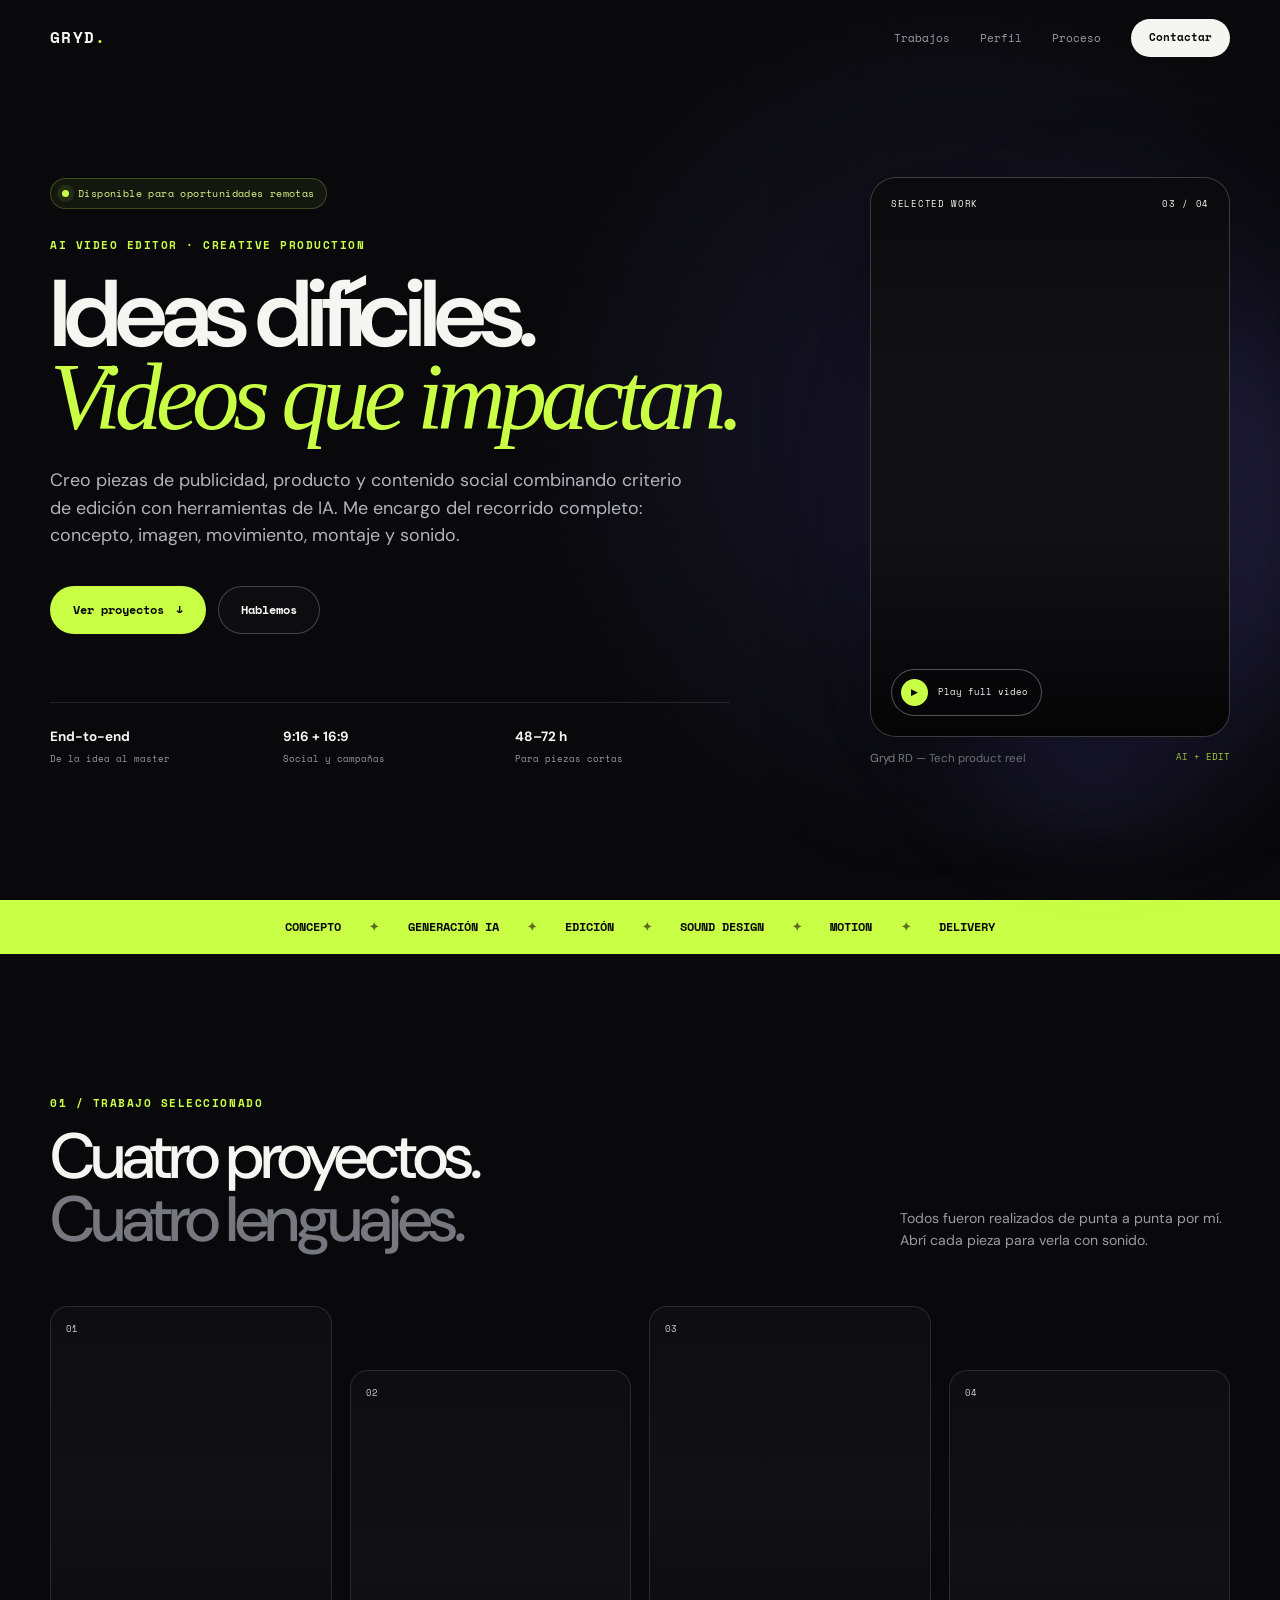
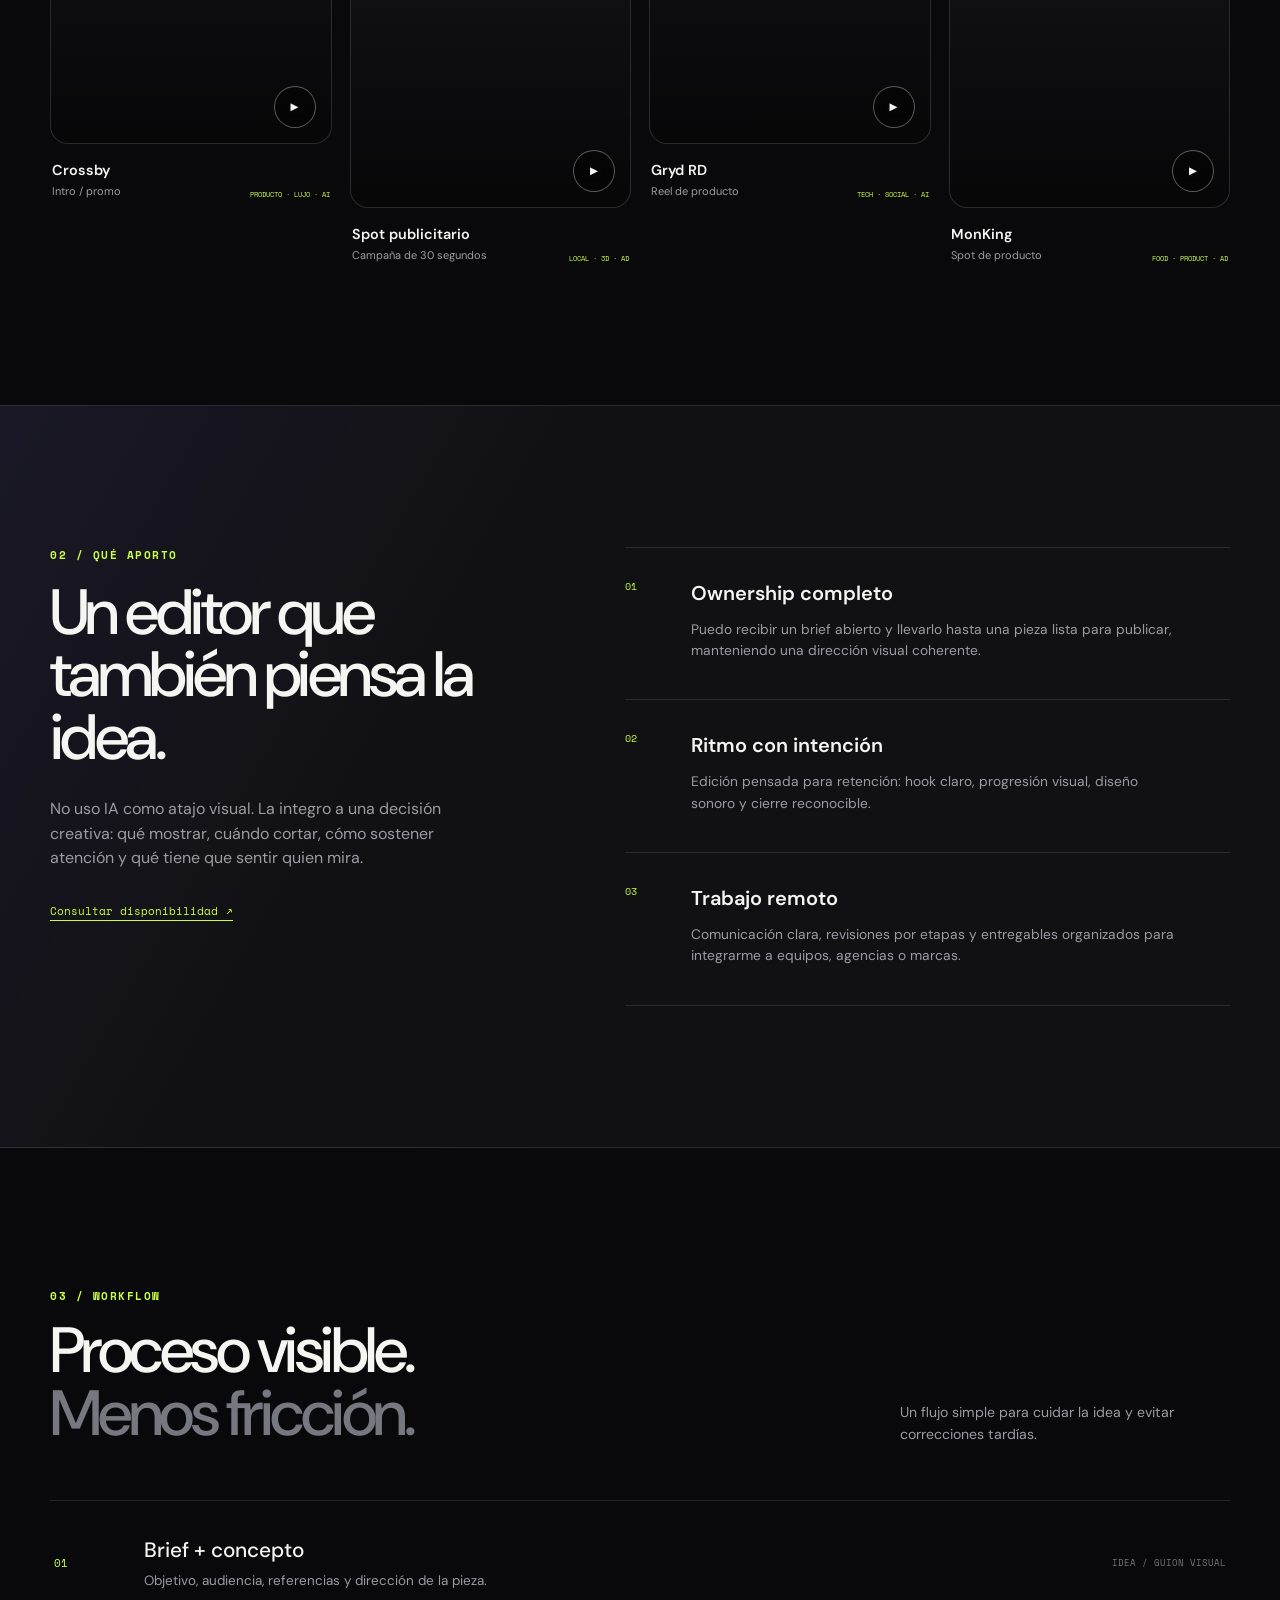
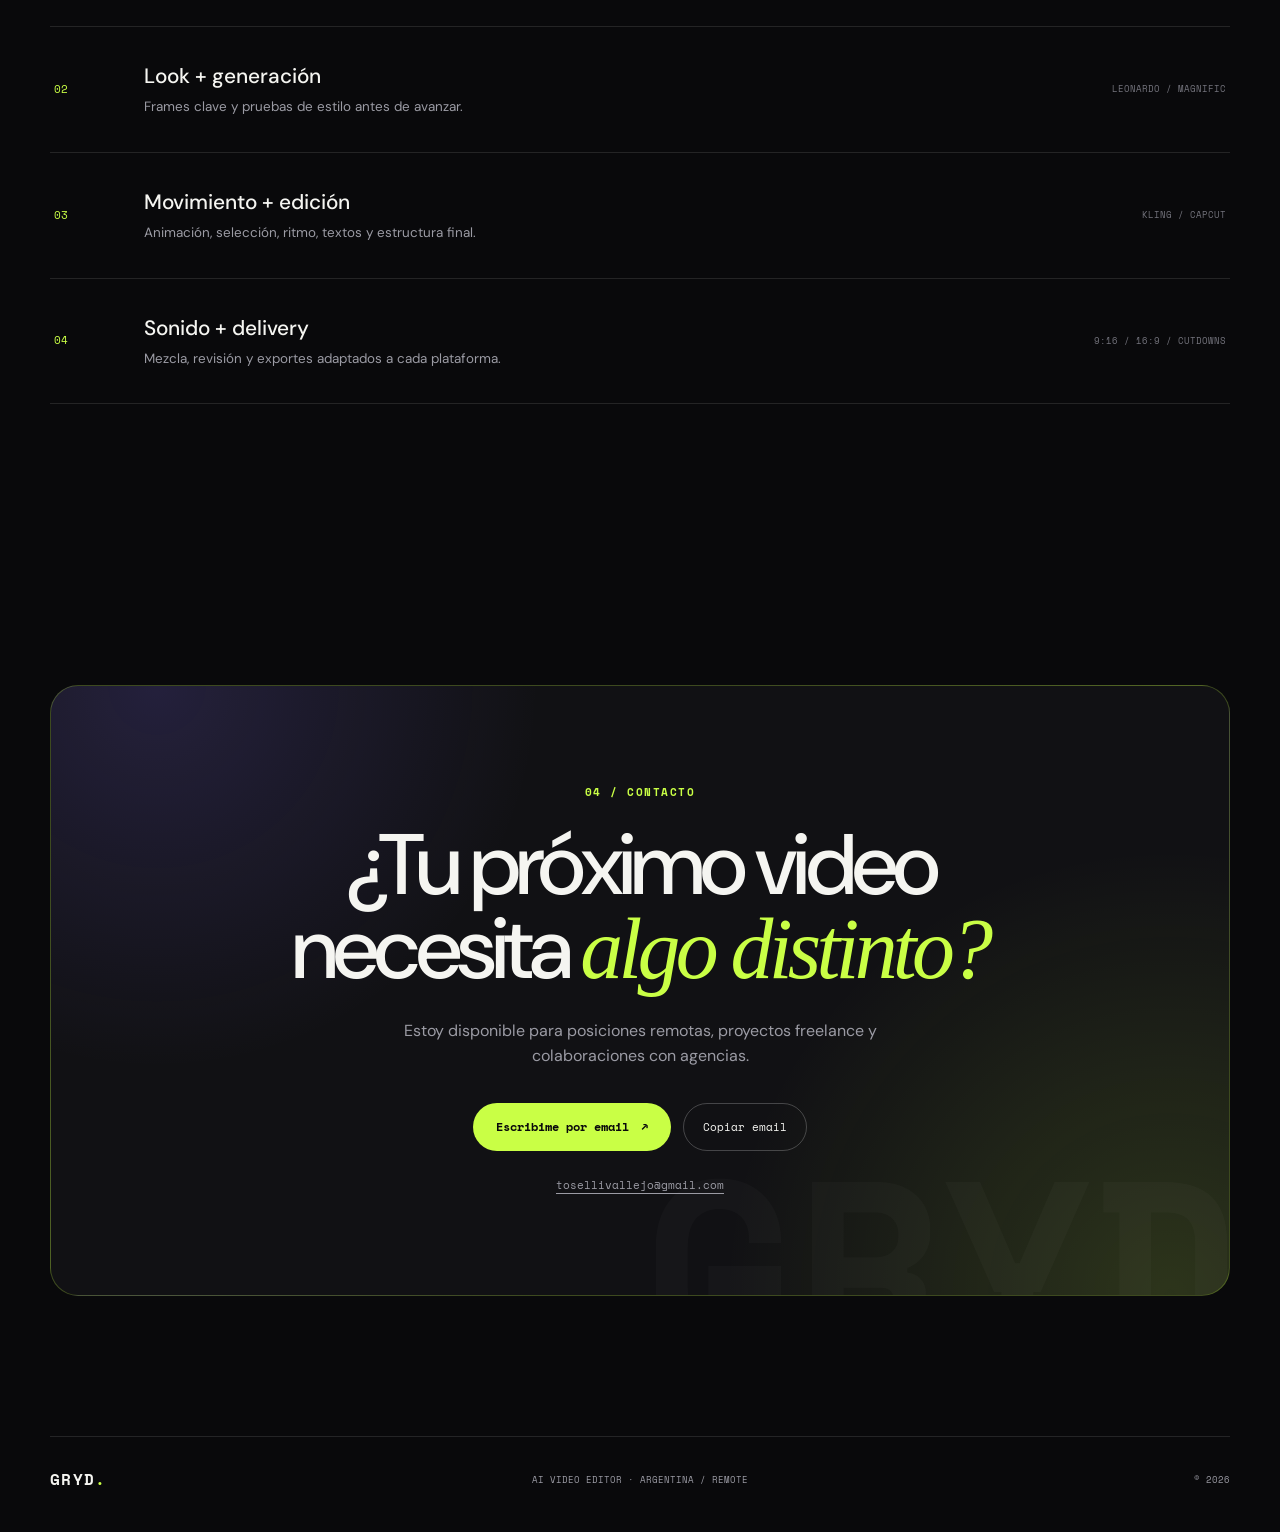
==== index.html @ cf7001a6 "Launch Gryd AI video editor portfolio" ====
<!doctype html>
<html lang="es">
<head>
  <meta charset="utf-8">
  <meta name="viewport" content="width=device-width, initial-scale=1">
  <meta name="theme-color" content="#09090b">
  <title>Gryd — AI Video Editor | Portfolio</title>
  <meta name="description" content="Portfolio de edición de video con IA: publicidad, producto y contenido social. Concepto, generación, montaje, sonido y entrega final.">
  <meta property="og:title" content="Gryd — AI Video Editor">
  <meta property="og:description" content="Ideas convertidas en videos que detienen el scroll. Portfolio de edición, dirección visual e IA.">
  <meta property="og:type" content="website">
  <link rel="preconnect" href="https://fonts.googleapis.com">
  <link rel="preconnect" href="https://fonts.gstatic.com" crossorigin>
  <link href="https://fonts.googleapis.com/css2?family=DM+Sans:wght@400;500;600;700&family=Space+Mono:wght@400;700&display=swap" rel="stylesheet">
  <link rel="stylesheet" href="styles.css">
</head>
<body>
  <a class="skip-link" href="#contenido">Saltar al contenido</a>

  <header class="nav" aria-label="Navegación principal">
    <a href="#top" class="nav__logo" aria-label="Gryd, inicio">GRYD<span>.</span></a>
    <nav class="nav__links" id="nav-links">
      <a href="#trabajos">Trabajos</a>
      <a href="#perfil">Perfil</a>
      <a href="#proceso">Proceso</a>
      <a href="#contacto" class="btn btn--small btn--light">Contactar</a>
    </nav>
    <button class="nav__burger" type="button" aria-label="Abrir menú" aria-controls="nav-links" aria-expanded="false">
      <span></span><span></span>
    </button>
  </header>

  <main id="contenido">
    <section class="hero container" id="top">
      <div class="hero__copy">
        <div class="availability reveal"><span></span> Disponible para oportunidades remotas</div>
        <p class="eyebrow reveal">AI VIDEO EDITOR · CREATIVE PRODUCTION</p>
        <h1 class="hero__title reveal">Ideas difíciles.<br><em>Videos que impactan.</em></h1>
        <p class="hero__lead reveal">
          Creo piezas de publicidad, producto y contenido social combinando criterio de edición con herramientas de IA. Me encargo del recorrido completo: concepto, imagen, movimiento, montaje y sonido.
        </p>
        <div class="hero__actions reveal">
          <a href="#trabajos" class="btn btn--primary">Ver proyectos <span aria-hidden="true">↓</span></a>
          <a href="mailto:tosellivallejo@gmail.com?subject=Oportunidad%20de%20edición%20de%20video" class="btn btn--outline">Hablemos</a>
        </div>
        <ul class="hero__facts reveal" aria-label="Datos principales">
          <li><strong>End-to-end</strong><span>De la idea al master</span></li>
          <li><strong>9:16 + 16:9</strong><span>Social y campañas</span></li>
          <li><strong>48–72 h</strong><span>Para piezas cortas</span></li>
        </ul>
      </div>

      <div class="hero__reel reveal" aria-label="Muestra destacada del portfolio">
        <div class="hero__reel-frame">
          <video src="videos/gryd-rd.mp4#t=0.5" muted loop playsinline autoplay preload="metadata" aria-label="Vista previa de Gryd RD"></video>
          <div class="hero__reel-shade"></div>
          <div class="hero__reel-top"><span>SELECTED WORK</span><span>03 / 04</span></div>
          <button class="hero__play" type="button" data-open-video="videos/gryd-rd.mp4" data-title="Gryd RD — Reel de producto" data-meta="Producto tech · Dirección de arte, ritmo, tipografía y edición" aria-label="Reproducir proyecto Gryd RD">
            <span aria-hidden="true">▶</span> Play full video
          </button>
        </div>
        <p class="hero__reel-caption">Gryd RD — Tech product reel <span>AI + EDIT</span></p>
      </div>
    </section>

    <div class="capabilities" aria-label="Capacidades">
      <div class="capabilities__track">
        <span>CONCEPTO</span><i>✦</i><span>GENERACIÓN IA</span><i>✦</i><span>EDICIÓN</span><i>✦</i><span>SOUND DESIGN</span><i>✦</i><span>MOTION</span><i>✦</i><span>DELIVERY</span>
      </div>
    </div>

    <section class="section container" id="trabajos">
      <div class="section__head reveal">
        <div>
          <p class="eyebrow">01 / TRABAJO SELECCIONADO</p>
          <h2>Cuatro proyectos.<br><span>Cuatro lenguajes.</span></h2>
        </div>
        <p>Todos fueron realizados de punta a punta por mí. Abrí cada pieza para verla con sonido.</p>
      </div>

      <div class="works">
        <article class="work work--tall reveal">
          <button class="work__open" type="button" data-open-video="videos/crossby.mp4" data-title="Crossby — Intro / promo" data-meta="Producto premium · Concepto, dirección visual, IA, edición y sonido" aria-label="Ver Crossby — Intro / promo">
            <span class="work__media"><video src="videos/crossby.mp4#t=0.5" preload="metadata" muted playsinline loop></video><span class="work__overlay"><span class="work__index">01</span><span class="work__play" aria-hidden="true">▶</span></span></span>
            <span class="work__info"><span><b>Crossby</b><small>Intro / promo</small></span><span class="work__tags">PRODUCTO · LUJO · AI</span></span>
          </button>
        </article>

        <article class="work reveal">
          <button class="work__open" type="button" data-open-video="videos/spotpubli.mp4" data-title="Spot publicitario — 30s" data-meta="Negocio local · Concepto, visuales 3D, montaje y acabado final" aria-label="Ver spot publicitario de 30 segundos">
            <span class="work__media"><video src="videos/spotpubli.mp4#t=0.5" preload="metadata" muted playsinline loop></video><span class="work__overlay"><span class="work__index">02</span><span class="work__play" aria-hidden="true">▶</span></span></span>
            <span class="work__info"><span><b>Spot publicitario</b><small>Campaña de 30 segundos</small></span><span class="work__tags">LOCAL · 3D · AD</span></span>
          </button>
        </article>

        <article class="work reveal">
          <button class="work__open" type="button" data-open-video="videos/gryd-rd.mp4" data-title="Gryd RD — Reel de producto" data-meta="Producto tech · Dirección de arte, ritmo, tipografía y edición" aria-label="Ver reel de producto Gryd RD">
            <span class="work__media"><video src="videos/gryd-rd.mp4#t=0.5" preload="metadata" muted playsinline loop></video><span class="work__overlay"><span class="work__index">03</span><span class="work__play" aria-hidden="true">▶</span></span></span>
            <span class="work__info"><span><b>Gryd RD</b><small>Reel de producto</small></span><span class="work__tags">TECH · SOCIAL · AI</span></span>
          </button>
        </article>

        <article class="work work--tall reveal">
          <button class="work__open" type="button" data-open-video="videos/maniking.mp4" data-title="MonKing — Spot de producto" data-meta="Food / snack · Concepto, composición IA, montaje y sound design" aria-label="Ver spot de producto MonKing">
            <span class="work__media"><video src="videos/maniking.mp4#t=0.5" preload="metadata" muted playsinline loop></video><span class="work__overlay"><span class="work__index">04</span><span class="work__play" aria-hidden="true">▶</span></span></span>
            <span class="work__info"><span><b>MonKing</b><small>Spot de producto</small></span><span class="work__tags">FOOD · PRODUCT · AD</span></span>
          </button>
        </article>
      </div>
    </section>

    <section class="section profile" id="perfil">
      <div class="container profile__grid">
        <div class="profile__intro reveal">
          <p class="eyebrow">02 / QUÉ APORTO</p>
          <h2>Un editor que también piensa la idea.</h2>
          <p>No uso IA como atajo visual. La integro a una decisión creativa: qué mostrar, cuándo cortar, cómo sostener atención y qué tiene que sentir quien mira.</p>
          <a href="mailto:tosellivallejo@gmail.com?subject=Oportunidad%20remota%20de%20video" class="text-link">Consultar disponibilidad <span aria-hidden="true">↗</span></a>
        </div>

        <div class="strengths">
          <article class="strength reveal"><span>01</span><div><h3>Ownership completo</h3><p>Puedo recibir un brief abierto y llevarlo hasta una pieza lista para publicar, manteniendo una dirección visual coherente.</p></div></article>
          <article class="strength reveal"><span>02</span><div><h3>Ritmo con intención</h3><p>Edición pensada para retención: hook claro, progresión visual, diseño sonoro y cierre reconocible.</p></div></article>
          <article class="strength reveal"><span>03</span><div><h3>Trabajo remoto</h3><p>Comunicación clara, revisiones por etapas y entregables organizados para integrarme a equipos, agencias o marcas.</p></div></article>
        </div>
      </div>
    </section>

    <section class="section container" id="proceso">
      <div class="section__head reveal">
        <div><p class="eyebrow">03 / WORKFLOW</p><h2>Proceso visible.<br><span>Menos fricción.</span></h2></div>
        <p>Un flujo simple para cuidar la idea y evitar correcciones tardías.</p>
      </div>
      <ol class="process">
        <li class="process__item reveal"><span>01</span><div><h3>Brief + concepto</h3><p>Objetivo, audiencia, referencias y dirección de la pieza.</p></div><small>IDEA / GUION VISUAL</small></li>
        <li class="process__item reveal"><span>02</span><div><h3>Look + generación</h3><p>Frames clave y pruebas de estilo antes de avanzar.</p></div><small>LEONARDO / MAGNIFIC</small></li>
        <li class="process__item reveal"><span>03</span><div><h3>Movimiento + edición</h3><p>Animación, selección, ritmo, textos y estructura final.</p></div><small>KLING / CAPCUT</small></li>
        <li class="process__item reveal"><span>04</span><div><h3>Sonido + delivery</h3><p>Mezcla, revisión y exportes adaptados a cada plataforma.</p></div><small>9:16 / 16:9 / CUTDOWNS</small></li>
      </ol>
    </section>

    <section class="section container" id="contacto">
      <div class="contact reveal">
        <p class="eyebrow">04 / CONTACTO</p>
        <h2>¿Tu próximo video<br>necesita <em>algo distinto?</em></h2>
        <p>Estoy disponible para posiciones remotas, proyectos freelance y colaboraciones con agencias.</p>
        <div class="contact__actions"><a class="btn btn--primary" href="mailto:tosellivallejo@gmail.com?subject=Hablemos%20de%20video">Escribime por email <span aria-hidden="true">↗</span></a><button class="copy-email" type="button" data-copy="tosellivallejo@gmail.com">Copiar email</button></div>
        <a class="contact__mail" href="mailto:tosellivallejo@gmail.com">tosellivallejo@gmail.com</a>
      </div>
    </section>
  </main>

  <footer class="footer container">
    <a href="#top" class="nav__logo">GRYD<span>.</span></a><p>AI VIDEO EDITOR · ARGENTINA / REMOTE</p><p>© 2026</p>
  </footer>

  <div class="lightbox" id="lightbox" hidden role="dialog" aria-modal="true" aria-labelledby="lightbox-title">
    <button class="lightbox__close" type="button" aria-label="Cerrar video">×</button>
    <div class="lightbox__content"><video class="lightbox__video" controls playsinline></video><div class="lightbox__info"><p id="lightbox-title"></p><span id="lightbox-meta"></span></div></div>
  </div>

  <script src="script.js"></script>
</body>
</html>
---- styles.css ----
:root {
  --bg: #09090b;
  --surface: #111114;
  --surface-2: #17171b;
  --line: rgba(255, 255, 255, 0.11);
  --line-strong: rgba(255, 255, 255, 0.22);
  --text: #f5f5f1;
  --muted: #9b9ba4;
  --acid: #c9ff45;
  --acid-soft: rgba(201, 255, 69, 0.14);
  --violet: #826cff;
  --radius: 18px;
  --sans: "DM Sans", Inter, system-ui, -apple-system, BlinkMacSystemFont, "Segoe UI", sans-serif;
  --mono: "Space Mono", ui-monospace, SFMono-Regular, Consolas, monospace;
}

* {
  box-sizing: border-box;
  margin: 0;
  padding: 0;
}

html {
  scroll-behavior: smooth;
  scroll-padding-top: 90px;
}

body {
  min-width: 320px;
  overflow-x: hidden;
  background:
    radial-gradient(circle at 75% 9%, rgba(130, 108, 255, 0.14), transparent 28rem),
    var(--bg);
  color: var(--text);
  font-family: var(--sans);
  line-height: 1.55;
  -webkit-font-smoothing: antialiased;
}

body.modal-open { overflow: hidden; }

a { color: inherit; text-decoration: none; }
button { color: inherit; font: inherit; }
img, video { display: block; max-width: 100%; }

.container {
  width: min(1180px, calc(100% - 48px));
  margin-inline: auto;
}

.skip-link {
  position: fixed;
  top: 8px;
  left: 8px;
  z-index: 200;
  padding: 10px 14px;
  transform: translateY(-140%);
  border-radius: 8px;
  background: var(--acid);
  color: #09090b;
  font-weight: 700;
}

.skip-link:focus { transform: translateY(0); }

:focus-visible {
  outline: 2px solid var(--acid);
  outline-offset: 4px;
}

.eyebrow {
  color: var(--acid);
  font-family: var(--mono);
  font-size: 0.68rem;
  font-weight: 700;
  letter-spacing: 0.14em;
}

.nav {
  position: fixed;
  inset: 0 0 auto;
  z-index: 80;
  display: flex;
  align-items: center;
  justify-content: space-between;
  height: 76px;
  padding: 0 max(24px, calc((100vw - 1180px) / 2));
  border-bottom: 1px solid transparent;
  transition: background 180ms ease, border-color 180ms ease, height 180ms ease;
}

.nav.scrolled {
  height: 66px;
  border-color: var(--line);
  background: rgba(9, 9, 11, 0.84);
  backdrop-filter: blur(18px);
}

.nav__logo {
  font-family: var(--mono);
  font-size: 1rem;
  font-weight: 700;
  letter-spacing: 0.08em;
}

.nav__logo span { color: var(--acid); }

.nav__links {
  display: flex;
  align-items: center;
  gap: 30px;
  color: var(--muted);
  font-family: var(--mono);
  font-size: 0.7rem;
}

.nav__links a { transition: color 160ms ease; }
.nav__links a:hover { color: var(--text); }

.nav__burger {
  display: none;
  width: 44px;
  height: 44px;
  border: 0;
  background: transparent;
  cursor: pointer;
}

.nav__burger span {
  display: block;
  width: 22px;
  height: 1px;
  margin: 6px auto;
  background: currentColor;
  transition: transform 180ms ease;
}

.nav__burger[aria-expanded="true"] span:first-child { transform: translateY(3.5px) rotate(45deg); }
.nav__burger[aria-expanded="true"] span:last-child { transform: translateY(-3.5px) rotate(-45deg); }

.btn {
  display: inline-flex;
  align-items: center;
  justify-content: center;
  gap: 12px;
  min-height: 48px;
  padding: 0 22px;
  border: 1px solid transparent;
  border-radius: 999px;
  font-family: var(--mono);
  font-size: 0.72rem;
  font-weight: 700;
  transition: transform 160ms ease, box-shadow 160ms ease, background 160ms ease, border-color 160ms ease;
}

.btn:hover { transform: translateY(-2px); }

.btn--primary {
  background: var(--acid);
  color: #09090b;
  box-shadow: 0 0 0 rgba(201, 255, 69, 0);
}

.btn--primary:hover { box-shadow: 0 10px 36px rgba(201, 255, 69, 0.18); }
.btn--outline { border-color: var(--line-strong); background: rgba(255, 255, 255, 0.02); }
.btn--outline:hover { border-color: rgba(255, 255, 255, 0.48); }
.btn--light { min-height: 38px; background: var(--text); color: #09090b; }
.btn--small { padding: 0 17px; font-size: 0.66rem; }

.hero {
  display: grid;
  grid-template-columns: minmax(0, 1.2fr) minmax(320px, 0.64fr);
  align-items: center;
  gap: clamp(42px, 8vw, 108px);
  min-height: 100svh;
  padding-top: 118px;
  padding-bottom: 74px;
}

.hero__copy { max-width: 730px; }

.availability {
  display: inline-flex;
  align-items: center;
  gap: 9px;
  margin-bottom: 28px;
  padding: 7px 11px;
  border: 1px solid rgba(201, 255, 69, 0.23);
  border-radius: 999px;
  background: rgba(201, 255, 69, 0.06);
  color: #dfff8e;
  font-family: var(--mono);
  font-size: 0.62rem;
  letter-spacing: 0.04em;
}

.availability span {
  width: 7px;
  height: 7px;
  border-radius: 50%;
  background: var(--acid);
  box-shadow: 0 0 0 5px rgba(201, 255, 69, 0.09);
}

.hero .eyebrow { margin-bottom: 18px; }

.hero__title {
  max-width: 780px;
  margin-bottom: 27px;
  font-size: clamp(3.35rem, 7.4vw, 6.9rem);
  font-weight: 600;
  letter-spacing: -0.065em;
  line-height: 0.88;
}

.hero__title em,
.contact h2 em {
  color: var(--acid);
  font-family: Georgia, "Times New Roman", serif;
  font-weight: 400;
}

.hero__lead {
  max-width: 650px;
  color: #b3b3bb;
  font-size: clamp(1rem, 1.4vw, 1.13rem);
}

.hero__actions {
  display: flex;
  flex-wrap: wrap;
  gap: 12px;
  margin-top: 36px;
}

.hero__facts {
  display: grid;
  grid-template-columns: repeat(3, minmax(0, 1fr));
  gap: 18px;
  max-width: 680px;
  margin-top: 68px;
  padding-top: 24px;
  border-top: 1px solid var(--line);
  list-style: none;
}

.hero__facts strong,
.hero__facts span { display: block; }
.hero__facts strong { margin-bottom: 4px; font-size: 0.84rem; }
.hero__facts span { color: var(--muted); font-family: var(--mono); font-size: 0.57rem; }

.hero__reel {
  position: relative;
  width: min(100%, 360px);
  justify-self: end;
}

.hero__reel::before {
  content: "";
  position: absolute;
  inset: 10% -16% -6% 12%;
  z-index: -1;
  border-radius: 50%;
  background: rgba(130, 108, 255, 0.22);
  filter: blur(60px);
}

.hero__reel-frame {
  position: relative;
  overflow: hidden;
  aspect-ratio: 9 / 14;
  border: 1px solid rgba(255, 255, 255, 0.18);
  border-radius: 26px;
  background: var(--surface);
  box-shadow: 0 32px 90px rgba(0, 0, 0, 0.5);
}

.hero__reel-frame video { width: 100%; height: 100%; object-fit: cover; }

.hero__reel-shade {
  position: absolute;
  inset: 0;
  background: linear-gradient(180deg, rgba(0, 0, 0, 0.38), transparent 35%, transparent 64%, rgba(0, 0, 0, 0.72));
  pointer-events: none;
}

.hero__reel-top {
  position: absolute;
  inset: 19px 20px auto;
  display: flex;
  justify-content: space-between;
  font-family: var(--mono);
  font-size: 0.55rem;
  letter-spacing: 0.08em;
}

.hero__play {
  position: absolute;
  bottom: 20px;
  left: 20px;
  display: flex;
  align-items: center;
  gap: 10px;
  padding: 9px 13px 9px 9px;
  border: 1px solid rgba(255, 255, 255, 0.3);
  border-radius: 999px;
  background: rgba(8, 8, 10, 0.58);
  font-family: var(--mono);
  font-size: 0.58rem;
  backdrop-filter: blur(12px);
  cursor: pointer;
}

.hero__play span {
  display: grid;
  width: 27px;
  height: 27px;
  place-items: center;
  border-radius: 50%;
  background: var(--acid);
  color: #09090b;
  font-size: 0.56rem;
}

.hero__reel-caption {
  display: flex;
  justify-content: space-between;
  margin-top: 13px;
  color: var(--muted);
  font-size: 0.72rem;
}

.hero__reel-caption span { color: var(--acid); font-family: var(--mono); font-size: 0.57rem; }

.capabilities {
  overflow: hidden;
  padding: 17px 0;
  border-block: 1px solid rgba(201, 255, 69, 0.34);
  background: var(--acid);
  color: #0a0a0c;
}

.capabilities__track {
  display: flex;
  align-items: center;
  justify-content: center;
  gap: clamp(14px, 2.2vw, 34px);
  min-width: max-content;
  padding-inline: 24px;
  font-family: var(--mono);
  font-size: clamp(0.58rem, 0.9vw, 0.72rem);
  font-weight: 700;
}

.capabilities i { color: #5d6e1e; font-style: normal; }

.section { padding-block: clamp(88px, 11vw, 148px); }

.section__head {
  display: flex;
  align-items: end;
  justify-content: space-between;
  gap: 36px;
  margin-bottom: 54px;
}

.section__head .eyebrow { margin-bottom: 15px; }

.section__head h2,
.profile h2,
.contact h2 {
  font-size: clamp(2.35rem, 5vw, 4.8rem);
  font-weight: 500;
  letter-spacing: -0.055em;
  line-height: 0.98;
}

.section__head h2 span { color: #777780; }

.section__head > p {
  max-width: 330px;
  color: var(--muted);
  font-size: 0.88rem;
}

.works {
  display: grid;
  grid-template-columns: repeat(4, minmax(0, 1fr));
  align-items: start;
  gap: 18px;
}

.work:nth-child(even) { margin-top: 64px; }

.work__open {
  display: block;
  width: 100%;
  border: 0;
  background: transparent;
  text-align: left;
  cursor: pointer;
}

.work__media {
  position: relative;
  display: block;
  overflow: hidden;
  aspect-ratio: 9 / 14;
  border: 1px solid var(--line);
  border-radius: var(--radius);
  background: var(--surface);
}

.work__media::after {
  content: "";
  position: absolute;
  inset: 0;
  border-radius: inherit;
  box-shadow: inset 0 0 0 1px rgba(255, 255, 255, 0);
  transition: box-shadow 220ms ease;
}

.work__media video {
  width: 100%;
  height: 100%;
  object-fit: cover;
  transition: transform 500ms cubic-bezier(.2,.7,.2,1), filter 300ms ease;
}

.work__overlay {
  position: absolute;
  inset: 0;
  display: flex;
  align-items: flex-end;
  justify-content: space-between;
  padding: 15px;
  background: linear-gradient(180deg, rgba(0, 0, 0, 0.2), transparent 45%, rgba(0, 0, 0, 0.62));
}

.work__index {
  align-self: flex-start;
  color: rgba(255, 255, 255, 0.8);
  font-family: var(--mono);
  font-size: 0.58rem;
}

.work__play {
  display: grid;
  width: 42px;
  height: 42px;
  place-items: center;
  border: 1px solid rgba(255, 255, 255, 0.34);
  border-radius: 50%;
  background: rgba(0, 0, 0, 0.34);
  font-size: 0.65rem;
  backdrop-filter: blur(8px);
  transition: background 180ms ease, color 180ms ease, transform 180ms ease;
}

.work__open:hover .work__media video { transform: scale(1.045); filter: saturate(1.12); }
.work__open:hover .work__media::after { box-shadow: inset 0 0 0 1px rgba(201, 255, 69, 0.6); }
.work__open:hover .work__play { transform: scale(1.08); background: var(--acid); color: #09090b; }

.work__info {
  display: flex;
  align-items: end;
  justify-content: space-between;
  gap: 12px;
  padding: 15px 2px 0;
}

.work__info b,
.work__info small { display: block; }
.work__info b { margin-bottom: 2px; font-size: 0.9rem; font-weight: 600; }
.work__info small { color: var(--muted); font-size: 0.69rem; }
.work__tags { color: var(--acid); font-family: var(--mono); font-size: 0.46rem; white-space: nowrap; }

.profile {
  border-block: 1px solid var(--line);
  background:
    linear-gradient(120deg, rgba(130, 108, 255, 0.08), transparent 34%),
    var(--surface);
}

.profile__grid {
  display: grid;
  grid-template-columns: minmax(0, 0.85fr) minmax(420px, 1.15fr);
  gap: clamp(60px, 10vw, 130px);
}

.profile__intro { position: sticky; top: 116px; align-self: start; }
.profile__intro .eyebrow { margin-bottom: 18px; }
.profile__intro h2 { max-width: 550px; }

.profile__intro > p:not(.eyebrow) {
  max-width: 520px;
  margin-top: 27px;
  color: var(--muted);
  font-size: 1rem;
}

.text-link {
  display: inline-flex;
  gap: 8px;
  margin-top: 31px;
  border-bottom: 1px solid var(--acid);
  color: var(--acid);
  font-family: var(--mono);
  font-size: 0.7rem;
}

.strength {
  display: grid;
  grid-template-columns: 46px 1fr;
  gap: 20px;
  padding: 30px 0 38px;
  border-top: 1px solid var(--line);
}

.strength:last-child { border-bottom: 1px solid var(--line); }
.strength > span { color: var(--acid); font-family: var(--mono); font-size: 0.65rem; }
.strength h3 { margin-bottom: 10px; font-size: 1.25rem; font-weight: 600; }
.strength p { max-width: 490px; color: var(--muted); font-size: 0.86rem; }

.process { list-style: none; }

.process__item {
  display: grid;
  grid-template-columns: 70px minmax(0, 1fr) auto;
  align-items: center;
  gap: 20px;
  min-height: 126px;
  padding: 24px 4px;
  border-top: 1px solid var(--line);
  transition: background 180ms ease, padding 180ms ease;
}

.process__item:last-child { border-bottom: 1px solid var(--line); }
.process__item:hover { padding-inline: 18px; background: var(--surface); }
.process__item > span { color: var(--acid); font-family: var(--mono); font-size: 0.68rem; }
.process__item h3 { margin-bottom: 5px; font-size: 1.3rem; font-weight: 500; }
.process__item p { color: var(--muted); font-size: 0.84rem; }
.process__item small { color: #74747d; font-family: var(--mono); font-size: 0.55rem; text-align: right; }

.contact {
  position: relative;
  overflow: hidden;
  padding: clamp(48px, 8vw, 98px);
  border: 1px solid rgba(201, 255, 69, 0.24);
  border-radius: 28px;
  background:
    radial-gradient(circle at 95% 100%, rgba(201, 255, 69, 0.15), transparent 35%),
    radial-gradient(circle at 9% 0%, rgba(130, 108, 255, 0.17), transparent 31%),
    var(--surface);
  text-align: center;
}

.contact::after {
  content: "GRYD";
  position: absolute;
  right: -0.05em;
  bottom: -0.36em;
  color: rgba(255, 255, 255, 0.025);
  font-family: var(--mono);
  font-size: clamp(6rem, 19vw, 17rem);
  font-weight: 700;
  line-height: 1;
  pointer-events: none;
}

.contact > * { position: relative; z-index: 1; }
.contact .eyebrow { margin-bottom: 22px; }
.contact h2 { font-size: clamp(2.8rem, 6.7vw, 6.2rem); }
.contact > p:not(.eyebrow) { max-width: 560px; margin: 27px auto 0; color: var(--muted); }

.contact__actions {
  display: flex;
  justify-content: center;
  gap: 12px;
  margin-top: 34px;
}

.copy-email {
  min-height: 48px;
  padding-inline: 19px;
  border: 1px solid var(--line-strong);
  border-radius: 999px;
  background: transparent;
  font-family: var(--mono);
  font-size: 0.66rem;
  cursor: pointer;
}

.copy-email:hover { background: rgba(255, 255, 255, 0.05); }

.contact__mail {
  display: inline-block;
  margin-top: 26px;
  color: var(--muted);
  font-family: var(--mono);
  font-size: 0.68rem;
  text-decoration: underline;
  text-underline-offset: 4px;
}

.footer {
  display: grid;
  grid-template-columns: 1fr auto 1fr;
  align-items: center;
  gap: 20px;
  padding-block: 30px 40px;
  border-top: 1px solid var(--line);
}

.footer p { color: var(--muted); font-family: var(--mono); font-size: 0.56rem; }
.footer p:last-child { text-align: right; }

.lightbox[hidden] { display: none; }

.lightbox {
  position: fixed;
  inset: 0;
  z-index: 150;
  display: grid;
  place-items: center;
  padding: 64px 24px 24px;
  background: rgba(3, 3, 4, 0.93);
  backdrop-filter: blur(16px);
}

.lightbox__content { width: min(100%, 920px); }

.lightbox__video {
  width: 100%;
  max-height: 76vh;
  border: 1px solid var(--line-strong);
  border-radius: 14px;
  background: #000;
  object-fit: contain;
}

.lightbox__close {
  position: fixed;
  top: 20px;
  right: 24px;
  display: grid;
  width: 42px;
  height: 42px;
  place-items: center;
  border: 1px solid var(--line-strong);
  border-radius: 50%;
  background: var(--surface);
  font-size: 1.35rem;
  line-height: 1;
  cursor: pointer;
}

.lightbox__info { display: flex; justify-content: space-between; gap: 20px; padding-top: 15px; }
.lightbox__info p { font-weight: 600; }
.lightbox__info span { color: var(--muted); font-family: var(--mono); font-size: 0.6rem; text-align: right; }

.reveal {
  opacity: 0;
  transform: translateY(24px);
  transition: opacity 620ms ease, transform 620ms cubic-bezier(.2,.7,.2,1);
}

.reveal.visible { opacity: 1; transform: translateY(0); }

@media (max-width: 960px) {
  .hero { grid-template-columns: minmax(0, 1fr) minmax(250px, 0.52fr); gap: 44px; }
  .hero__title { font-size: clamp(3.2rem, 8vw, 5.4rem); }
  .works { grid-template-columns: repeat(2, minmax(0, 1fr)); gap: 46px 18px; }
  .work:nth-child(even) { margin-top: 0; }
  .work__media { aspect-ratio: 9 / 13; }
  .profile__grid { grid-template-columns: 1fr 1fr; gap: 58px; }
}

@media (max-width: 720px) {
  .container { width: min(100% - 32px, 620px); }
  .nav { height: 66px; padding-inline: 16px; }
  .nav__burger { display: block; }
  .nav__links {
    position: absolute;
    top: 100%;
    left: 0;
    right: 0;
    display: flex;
    flex-direction: column;
    align-items: stretch;
    gap: 0;
    padding: 12px 16px 20px;
    border-bottom: 1px solid var(--line);
    background: rgba(9, 9, 11, 0.98);
    opacity: 0;
    pointer-events: none;
    transform: translateY(-10px);
    transition: opacity 160ms ease, transform 160ms ease;
  }
  .nav__links.open { opacity: 1; pointer-events: auto; transform: translateY(0); }
  .nav__links > a:not(.btn) { padding: 14px 4px; border-bottom: 1px solid var(--line); }
  .nav__links .btn { margin-top: 14px; }

  .hero {
    display: block;
    min-height: auto;
    padding-top: 116px;
    padding-bottom: 74px;
  }
  .hero__title { font-size: clamp(3rem, 12vw, 4.3rem); }
  .hero__facts { grid-template-columns: 1fr 1fr; margin-top: 48px; }
  .hero__facts li:last-child { grid-column: 1 / -1; }
  .hero__reel { width: min(82%, 340px); margin: 62px auto 0; justify-self: auto; }

  .capabilities__track { justify-content: flex-start; }
  .section { padding-block: 86px; }
  .section__head { display: block; }
  .section__head > p { margin-top: 24px; }

  .profile__grid { display: block; }
  .profile__intro { position: static; }
  .strengths { margin-top: 60px; }
  .process__item { grid-template-columns: 42px 1fr; }
  .process__item small { display: none; }

  .footer { grid-template-columns: 1fr auto; }
  .footer p:nth-child(2) { grid-column: 1 / -1; grid-row: 2; }
  .lightbox__info { display: block; }
  .lightbox__info span { display: block; margin-top: 5px; text-align: left; }
}

@media (max-width: 480px) {
  .hero__title { font-size: clamp(2.85rem, 12.5vw, 3.55rem); }
  .works { grid-template-columns: 1fr 1fr; gap: 38px 10px; }
  .work__info { display: block; }
  .work__tags { display: block; margin-top: 7px; white-space: normal; }
  .work__media { border-radius: 13px; }
  .work__overlay { padding: 10px; }
  .work__play { width: 36px; height: 36px; }
  .work__info b { font-size: 0.78rem; }
  .work__info small { font-size: 0.61rem; }
  .contact { padding: 52px 20px; }
  .contact__actions { flex-direction: column; }
  .contact__mail { font-size: 0.6rem; }
}

@media (prefers-reduced-motion: reduce) {
  html { scroll-behavior: auto; }
  *, *::before, *::after { scroll-behavior: auto !important; transition-duration: 0.01ms !important; animation-duration: 0.01ms !important; animation-iteration-count: 1 !important; }
  .hero__reel-frame video { display: none; }
  .hero__reel-frame { background: linear-gradient(145deg, #282142, #111114 58%, #1f2511); }
}
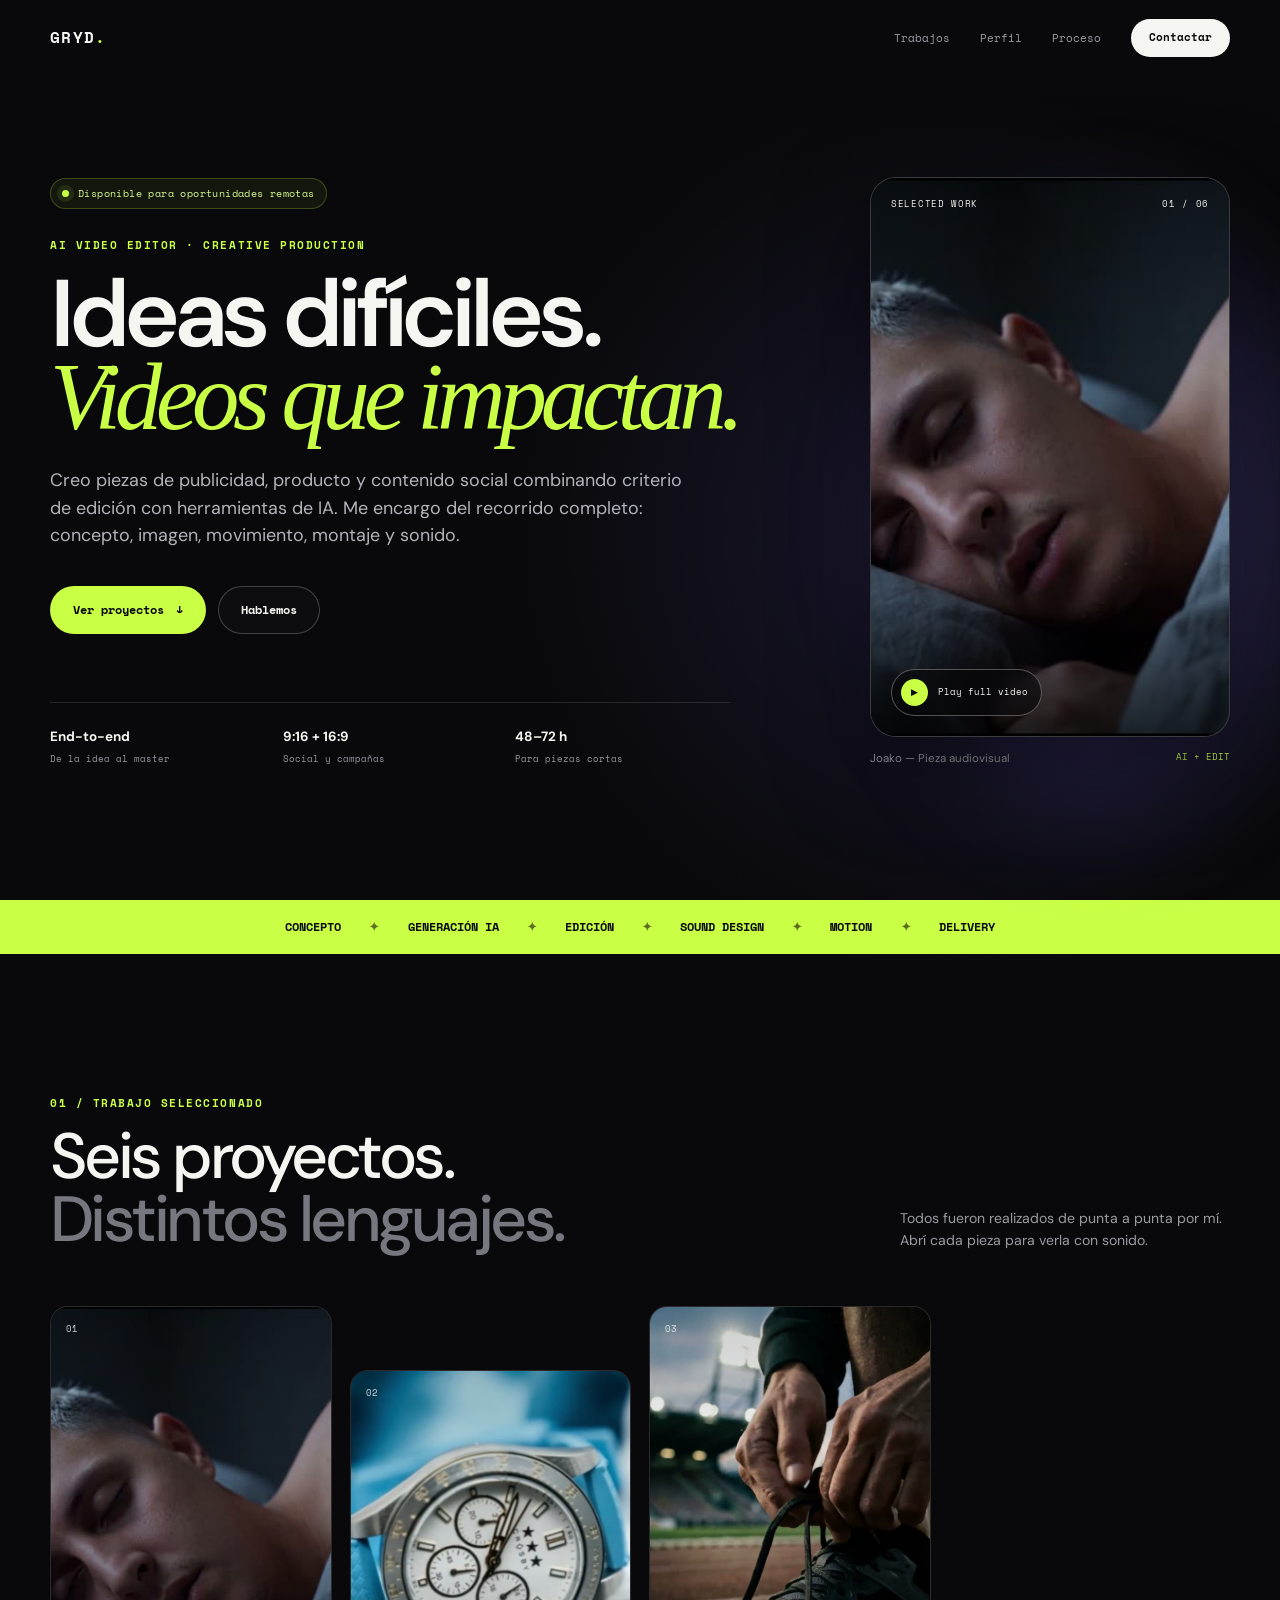
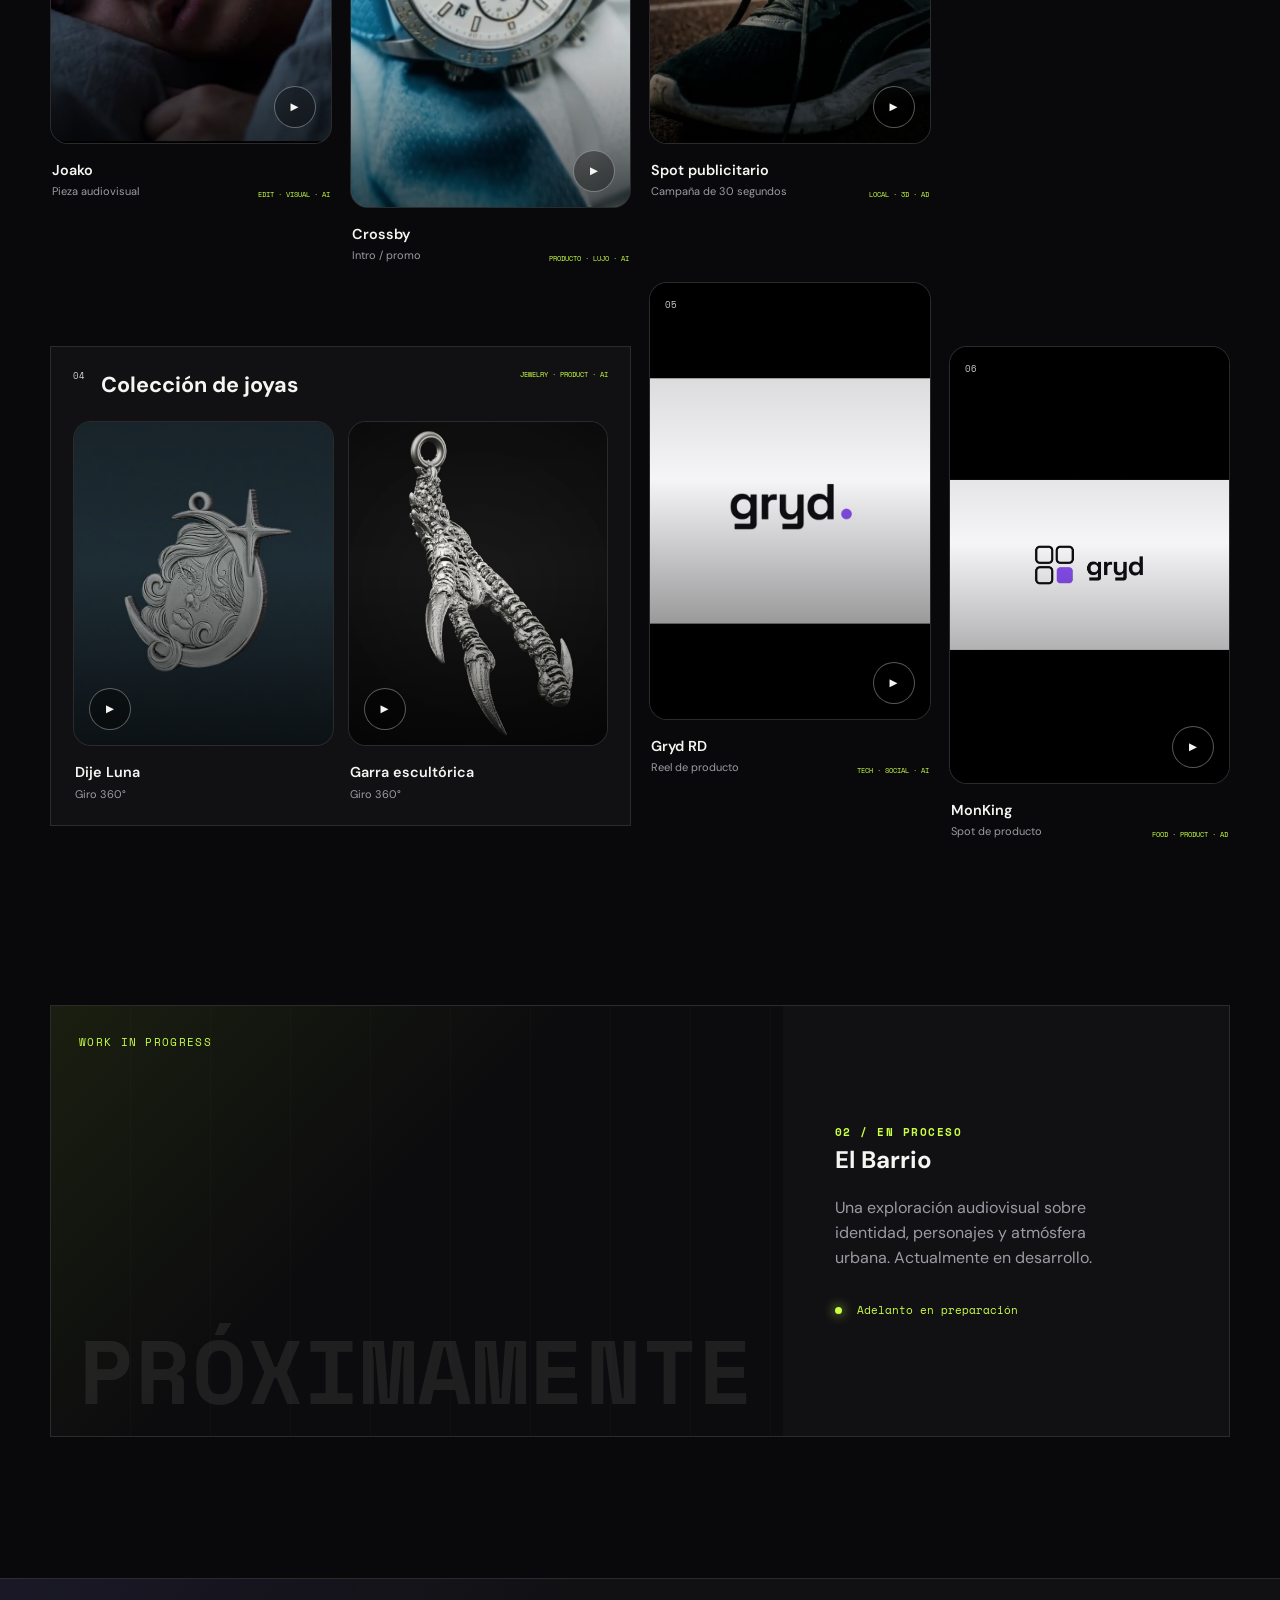
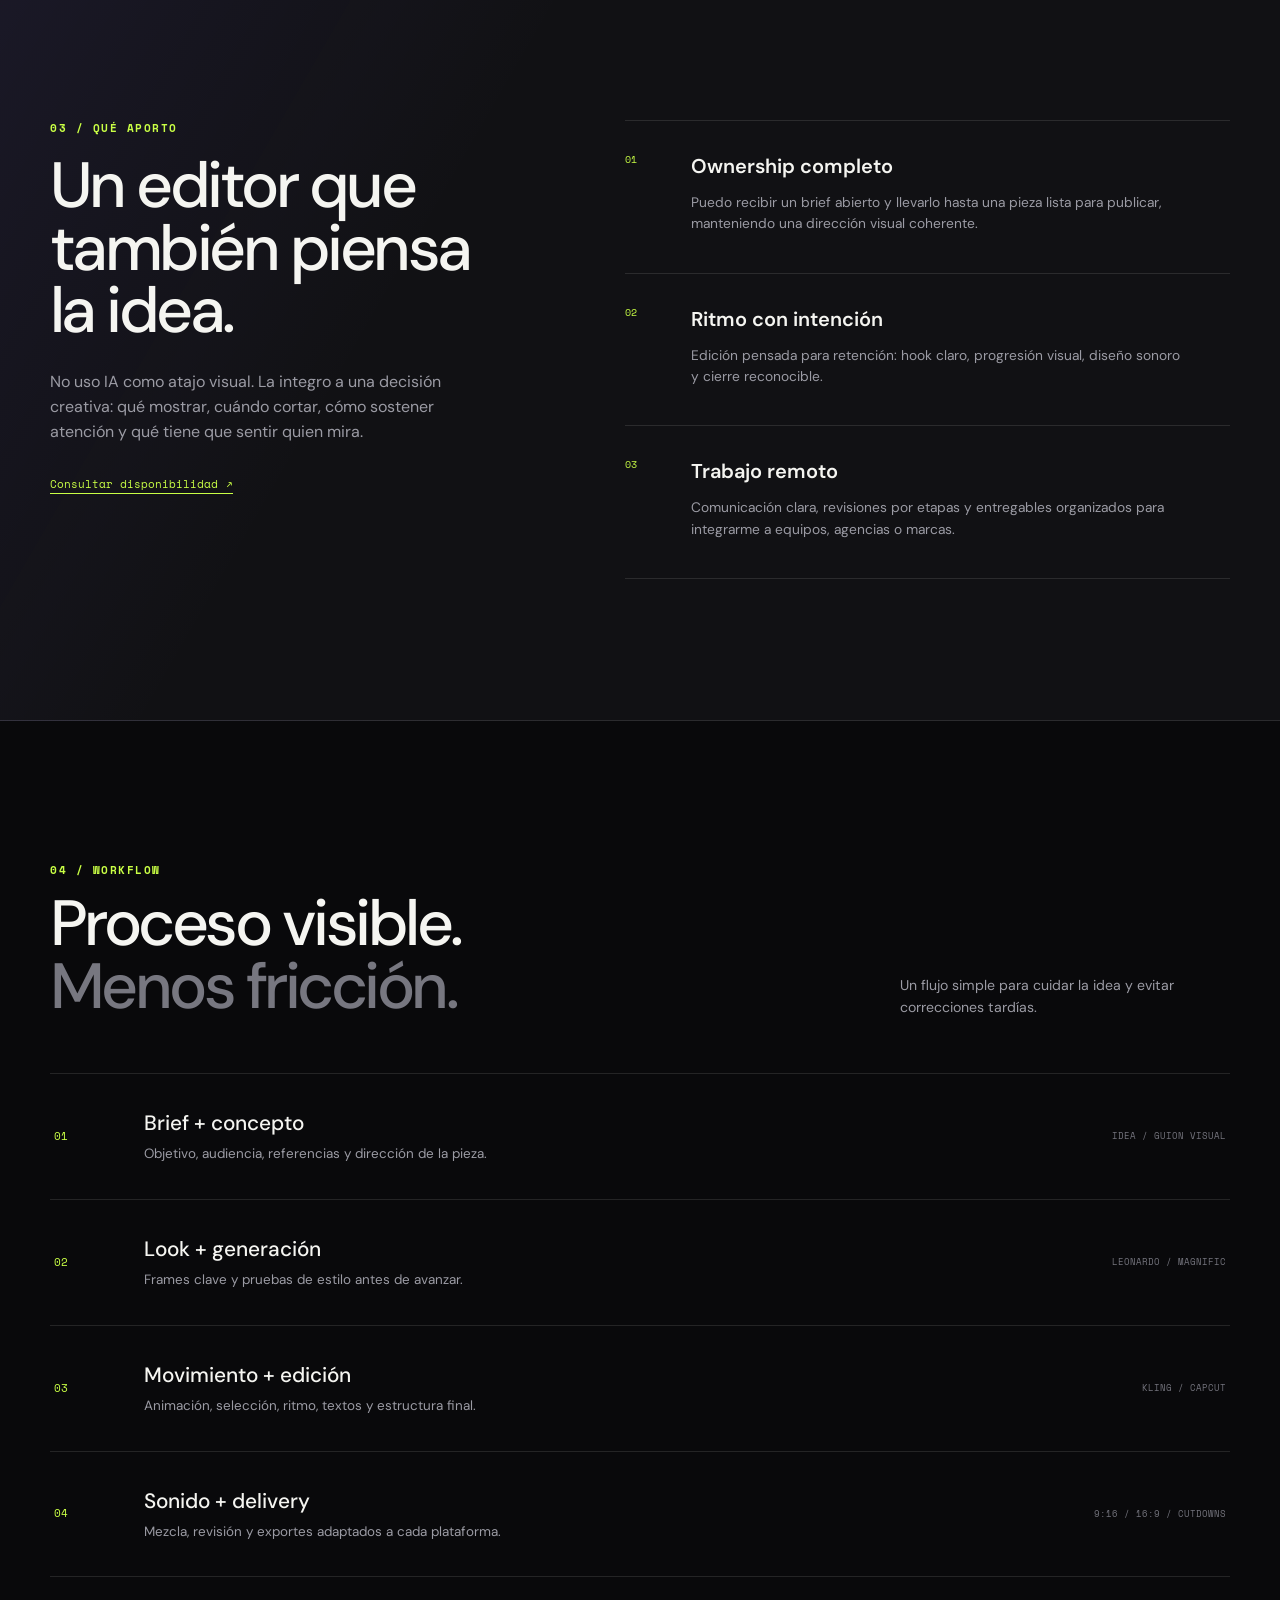
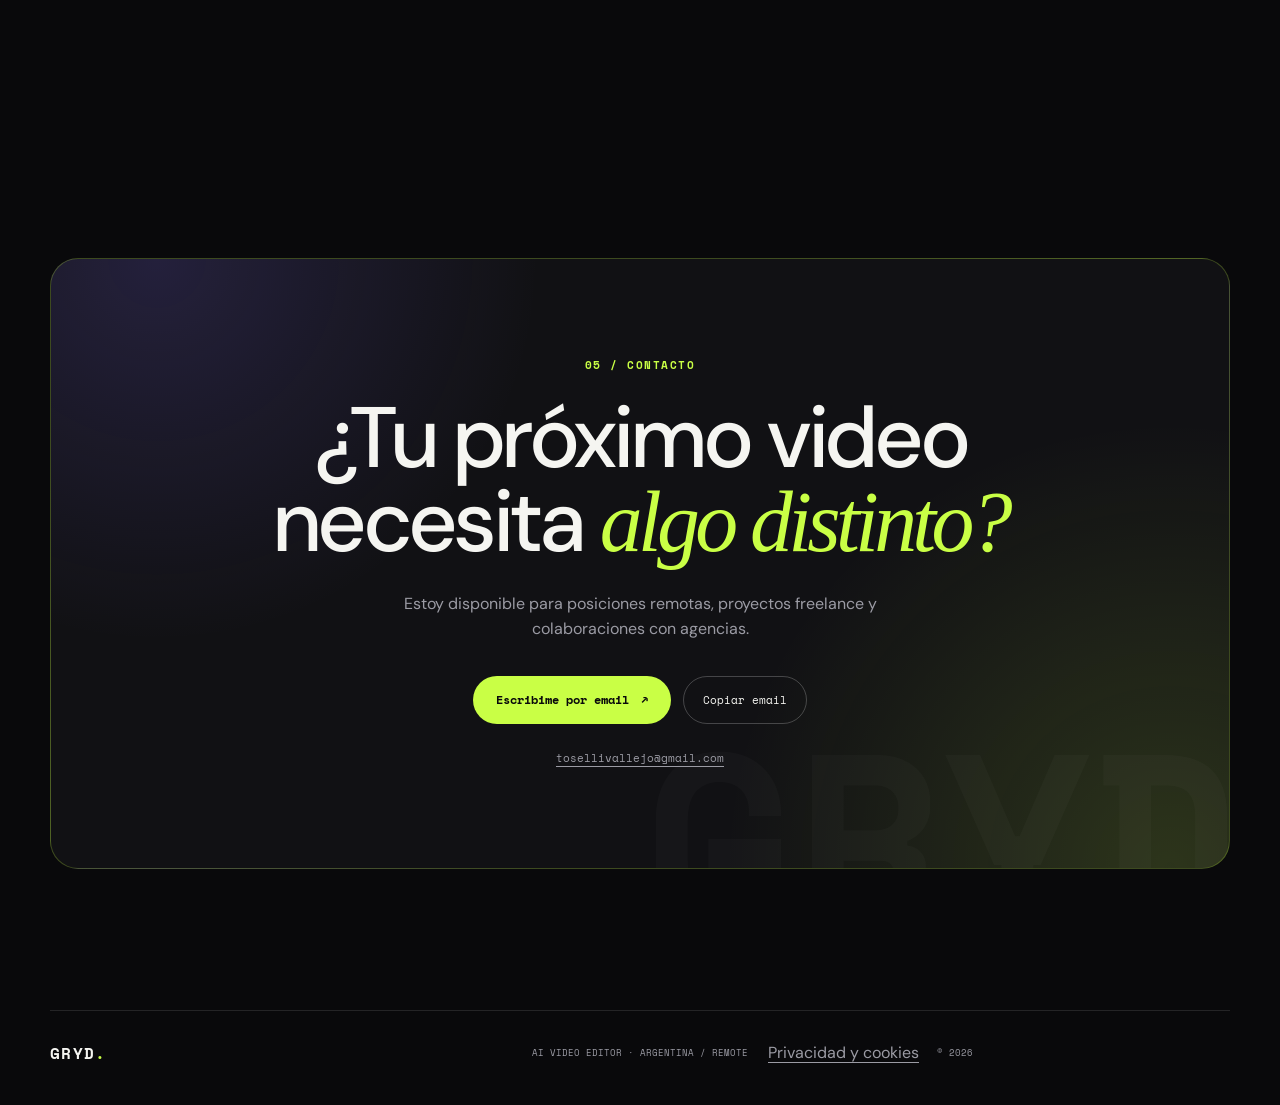
==== commit 5ec60c89: "Expand portfolio and harden production deployment" ====
--- a/index.html
+++ b/index.html
@@ -4,14 +4,19 @@
   <meta charset="utf-8">
   <meta name="viewport" content="width=device-width, initial-scale=1">
   <meta name="theme-color" content="#09090b">
+  <meta name="referrer" content="strict-origin-when-cross-origin">
   <title>Gryd — AI Video Editor | Portfolio</title>
   <meta name="description" content="Portfolio de edición de video con IA: publicidad, producto y contenido social. Concepto, generación, montaje, sonido y entrega final.">
   <meta property="og:title" content="Gryd — AI Video Editor">
   <meta property="og:description" content="Ideas convertidas en videos que detienen el scroll. Portfolio de edición, dirección visual e IA.">
   <meta property="og:type" content="website">
-  <link rel="preconnect" href="https://fonts.googleapis.com">
-  <link rel="preconnect" href="https://fonts.gstatic.com" crossorigin>
-  <link href="https://fonts.googleapis.com/css2?family=DM+Sans:wght@400;500;600;700&family=Space+Mono:wght@400;700&display=swap" rel="stylesheet">
+  <meta property="og:url" content="https://gryd-ai-video-editor.vercel.app/">
+  <meta property="og:image" content="https://gryd-ai-video-editor.vercel.app/og-cover.jpg">
+  <meta property="og:image:width" content="1200">
+  <meta property="og:image:height" content="630">
+  <meta property="og:image:alt" content="Portfolio de Gryd, editor de video con IA">
+  <meta name="twitter:card" content="summary_large_image">
+  <link rel="canonical" href="https://gryd-ai-video-editor.vercel.app/">
   <link rel="stylesheet" href="styles.css">
 </head>
 <body>
@@ -52,14 +57,14 @@
 
       <div class="hero__reel reveal" aria-label="Muestra destacada del portfolio">
         <div class="hero__reel-frame">
-          <video src="videos/gryd-rd.mp4#t=0.5" muted loop playsinline autoplay preload="metadata" aria-label="Vista previa de Gryd RD"></video>
+          <video src="videos/joako.mp4#t=0.5" poster="posters/joako.jpg" muted playsinline preload="none" aria-label="Vista previa del proyecto Joako"></video>
           <div class="hero__reel-shade"></div>
-          <div class="hero__reel-top"><span>SELECTED WORK</span><span>03 / 04</span></div>
-          <button class="hero__play" type="button" data-open-video="videos/gryd-rd.mp4" data-title="Gryd RD — Reel de producto" data-meta="Producto tech · Dirección de arte, ritmo, tipografía y edición" aria-label="Reproducir proyecto Gryd RD">
+          <div class="hero__reel-top"><span>SELECTED WORK</span><span>01 / 06</span></div>
+          <button class="hero__play" type="button" data-open-video="videos/joako.mp4" data-title="Joako — Pieza audiovisual" data-meta="Edición · Dirección visual · IA · Sound design" aria-label="Reproducir proyecto Joako">
             <span aria-hidden="true">▶</span> Play full video
           </button>
         </div>
-        <p class="hero__reel-caption">Gryd RD — Tech product reel <span>AI + EDIT</span></p>
+        <p class="hero__reel-caption">Joako — Pieza audiovisual <span>AI + EDIT</span></p>
       </div>
     </section>
 
@@ -73,46 +78,82 @@
       <div class="section__head reveal">
         <div>
           <p class="eyebrow">01 / TRABAJO SELECCIONADO</p>
-          <h2>Cuatro proyectos.<br><span>Cuatro lenguajes.</span></h2>
+          <h2>Seis proyectos.<br><span>Distintos lenguajes.</span></h2>
         </div>
         <p>Todos fueron realizados de punta a punta por mí. Abrí cada pieza para verla con sonido.</p>
       </div>
 
       <div class="works">
         <article class="work work--tall reveal">
+          <button class="work__open" type="button" data-open-video="videos/joako.mp4" data-title="Joako — Pieza audiovisual" data-meta="Edición · Dirección visual · IA · Sound design" aria-label="Ver proyecto Joako">
+            <span class="work__media"><video src="videos/joako.mp4#t=0.5" poster="posters/joako.jpg" preload="none" muted playsinline loop></video><span class="work__overlay"><span class="work__index">01</span><span class="work__play" aria-hidden="true">▶</span></span></span>
+            <span class="work__info"><span><b>Joako</b><small>Pieza audiovisual</small></span><span class="work__tags">EDIT · VISUAL · AI</span></span>
+          </button>
+        </article>
+
+        <article class="work work--tall reveal">
           <button class="work__open" type="button" data-open-video="videos/crossby.mp4" data-title="Crossby — Intro / promo" data-meta="Producto premium · Concepto, dirección visual, IA, edición y sonido" aria-label="Ver Crossby — Intro / promo">
-            <span class="work__media"><video src="videos/crossby.mp4#t=0.5" preload="metadata" muted playsinline loop></video><span class="work__overlay"><span class="work__index">01</span><span class="work__play" aria-hidden="true">▶</span></span></span>
+            <span class="work__media"><video src="videos/crossby.mp4#t=0.5" poster="posters/crossby.jpg" preload="none" muted playsinline loop></video><span class="work__overlay"><span class="work__index">02</span><span class="work__play" aria-hidden="true">▶</span></span></span>
             <span class="work__info"><span><b>Crossby</b><small>Intro / promo</small></span><span class="work__tags">PRODUCTO · LUJO · AI</span></span>
           </button>
         </article>
 
         <article class="work reveal">
           <button class="work__open" type="button" data-open-video="videos/spotpubli.mp4" data-title="Spot publicitario — 30s" data-meta="Negocio local · Concepto, visuales 3D, montaje y acabado final" aria-label="Ver spot publicitario de 30 segundos">
-            <span class="work__media"><video src="videos/spotpubli.mp4#t=0.5" preload="metadata" muted playsinline loop></video><span class="work__overlay"><span class="work__index">02</span><span class="work__play" aria-hidden="true">▶</span></span></span>
+            <span class="work__media"><video src="videos/spotpubli.mp4#t=0.5" poster="posters/spotpubli.jpg" preload="none" muted playsinline loop></video><span class="work__overlay"><span class="work__index">03</span><span class="work__play" aria-hidden="true">▶</span></span></span>
             <span class="work__info"><span><b>Spot publicitario</b><small>Campaña de 30 segundos</small></span><span class="work__tags">LOCAL · 3D · AD</span></span>
           </button>
+        </article>
+
+        <article class="work work--collection reveal">
+          <div class="collection__head"><div><span class="work__index">04</span><h3>Colección de joyas</h3></div><span class="work__tags">JEWELRY · PRODUCT · AI</span></div>
+          <div class="collection__grid">
+            <button class="work__open" type="button" data-open-video="videos/joya-dije-luna.mp4" data-title="Dije Luna — Giro 360°" data-meta="Joyería · Producto · Movimiento y acabado" aria-label="Ver Dije Luna">
+              <span class="work__media"><video src="videos/joya-dije-luna.mp4#t=0.5" poster="posters/joya-dije-luna.jpg" preload="none" muted playsinline loop></video><span class="work__overlay"><span class="work__play" aria-hidden="true">▶</span></span></span>
+              <span class="work__info"><span><b>Dije Luna</b><small>Giro 360°</small></span></span>
+            </button>
+            <button class="work__open" type="button" data-open-video="videos/joya-garra-escultorica.mp4" data-title="Garra escultórica — Giro 360°" data-meta="Joyería · Producto · Movimiento y acabado" aria-label="Ver Garra escultórica">
+              <span class="work__media"><video src="videos/joya-garra-escultorica.mp4#t=0.5" poster="posters/joya-garra-escultorica.jpg" preload="none" muted playsinline loop></video><span class="work__overlay"><span class="work__play" aria-hidden="true">▶</span></span></span>
+              <span class="work__info"><span><b>Garra escultórica</b><small>Giro 360°</small></span></span>
+            </button>
+          </div>
         </article>
 
         <article class="work reveal">
           <button class="work__open" type="button" data-open-video="videos/gryd-rd.mp4" data-title="Gryd RD — Reel de producto" data-meta="Producto tech · Dirección de arte, ritmo, tipografía y edición" aria-label="Ver reel de producto Gryd RD">
-            <span class="work__media"><video src="videos/gryd-rd.mp4#t=0.5" preload="metadata" muted playsinline loop></video><span class="work__overlay"><span class="work__index">03</span><span class="work__play" aria-hidden="true">▶</span></span></span>
+            <span class="work__media"><video src="videos/gryd-rd.mp4#t=0.5" poster="posters/gryd-rd.jpg" preload="none" muted playsinline loop></video><span class="work__overlay"><span class="work__index">05</span><span class="work__play" aria-hidden="true">▶</span></span></span>
             <span class="work__info"><span><b>Gryd RD</b><small>Reel de producto</small></span><span class="work__tags">TECH · SOCIAL · AI</span></span>
           </button>
         </article>
 
         <article class="work work--tall reveal">
           <button class="work__open" type="button" data-open-video="videos/maniking.mp4" data-title="MonKing — Spot de producto" data-meta="Food / snack · Concepto, composición IA, montaje y sound design" aria-label="Ver spot de producto MonKing">
-            <span class="work__media"><video src="videos/maniking.mp4#t=0.5" preload="metadata" muted playsinline loop></video><span class="work__overlay"><span class="work__index">04</span><span class="work__play" aria-hidden="true">▶</span></span></span>
+            <span class="work__media"><video src="videos/maniking.mp4#t=0.5" poster="posters/maniking.jpg" preload="none" muted playsinline loop></video><span class="work__overlay"><span class="work__index">06</span><span class="work__play" aria-hidden="true">▶</span></span></span>
             <span class="work__info"><span><b>MonKing</b><small>Spot de producto</small></span><span class="work__tags">FOOD · PRODUCT · AD</span></span>
           </button>
         </article>
+      </div>
+    </section>
+
+    <section class="section container wip" id="en-proceso">
+      <div class="wip__card reveal">
+        <div class="wip__visual" aria-label="Espacio reservado para el adelanto de El Barrio">
+          <span>WORK IN PROGRESS</span>
+          <strong>PRÓXIMAMENTE</strong>
+        </div>
+        <div class="wip__copy">
+          <p class="eyebrow">02 / EN PROCESO</p>
+          <h2>El Barrio</h2>
+          <p>Una exploración audiovisual sobre identidad, personajes y atmósfera urbana. Actualmente en desarrollo.</p>
+          <span class="wip__status"><i></i> Adelanto en preparación</span>
+        </div>
       </div>
     </section>
 
     <section class="section profile" id="perfil">
       <div class="container profile__grid">
         <div class="profile__intro reveal">
-          <p class="eyebrow">02 / QUÉ APORTO</p>
+          <p class="eyebrow">03 / QUÉ APORTO</p>
           <h2>Un editor que también piensa la idea.</h2>
           <p>No uso IA como atajo visual. La integro a una decisión creativa: qué mostrar, cuándo cortar, cómo sostener atención y qué tiene que sentir quien mira.</p>
           <a href="mailto:tosellivallejo@gmail.com?subject=Oportunidad%20remota%20de%20video" class="text-link">Consultar disponibilidad <span aria-hidden="true">↗</span></a>
@@ -128,7 +169,7 @@
 
     <section class="section container" id="proceso">
       <div class="section__head reveal">
-        <div><p class="eyebrow">03 / WORKFLOW</p><h2>Proceso visible.<br><span>Menos fricción.</span></h2></div>
+        <div><p class="eyebrow">04 / WORKFLOW</p><h2>Proceso visible.<br><span>Menos fricción.</span></h2></div>
         <p>Un flujo simple para cuidar la idea y evitar correcciones tardías.</p>
       </div>
       <ol class="process">
@@ -141,7 +182,7 @@
 
     <section class="section container" id="contacto">
       <div class="contact reveal">
-        <p class="eyebrow">04 / CONTACTO</p>
+        <p class="eyebrow">05 / CONTACTO</p>
         <h2>¿Tu próximo video<br>necesita <em>algo distinto?</em></h2>
         <p>Estoy disponible para posiciones remotas, proyectos freelance y colaboraciones con agencias.</p>
         <div class="contact__actions"><a class="btn btn--primary" href="mailto:tosellivallejo@gmail.com?subject=Hablemos%20de%20video">Escribime por email <span aria-hidden="true">↗</span></a><button class="copy-email" type="button" data-copy="tosellivallejo@gmail.com">Copiar email</button></div>
@@ -151,7 +192,9 @@
   </main>
 
   <footer class="footer container">
-    <a href="#top" class="nav__logo">GRYD<span>.</span></a><p>AI VIDEO EDITOR · ARGENTINA / REMOTE</p><p>© 2026</p>
+    <a href="#top" class="nav__logo">GRYD<span>.</span></a>
+    <p>AI VIDEO EDITOR · ARGENTINA / REMOTE</p>
+    <div class="footer__legal"><a href="/privacidad">Privacidad y cookies</a><p>© 2026</p></div>
   </footer>
 
   <div class="lightbox" id="lightbox" hidden role="dialog" aria-modal="true" aria-labelledby="lightbox-title">
--- a/styles.css
+++ b/styles.css
@@ -1,3 +1,46 @@
+@font-face {
+  font-family: "DM Sans";
+  src: url("fonts/dm-sans-400.ttf") format("truetype");
+  font-weight: 400;
+  font-style: normal;
+  font-display: swap;
+}
+@font-face {
+  font-family: "DM Sans";
+  src: url("fonts/dm-sans-500.ttf") format("truetype");
+  font-weight: 500;
+  font-style: normal;
+  font-display: swap;
+}
+@font-face {
+  font-family: "DM Sans";
+  src: url("fonts/dm-sans-600.ttf") format("truetype");
+  font-weight: 600;
+  font-style: normal;
+  font-display: swap;
+}
+@font-face {
+  font-family: "DM Sans";
+  src: url("fonts/dm-sans-700.ttf") format("truetype");
+  font-weight: 700;
+  font-style: normal;
+  font-display: swap;
+}
+@font-face {
+  font-family: "Space Mono";
+  src: url("fonts/space-mono-400.ttf") format("truetype");
+  font-weight: 400;
+  font-style: normal;
+  font-display: swap;
+}
+@font-face {
+  font-family: "Space Mono";
+  src: url("fonts/space-mono-700.ttf") format("truetype");
+  font-weight: 700;
+  font-style: normal;
+  font-display: swap;
+}
+
 :root {
   --bg: #09090b;
   --surface: #111114;
@@ -390,6 +433,57 @@
   gap: 18px;
 }
 
+.work--collection {
+  grid-column: span 2;
+  padding: 22px;
+  border: 1px solid var(--line);
+  background: var(--surface);
+}
+
+.collection__head {
+  display: flex;
+  align-items: flex-start;
+  justify-content: space-between;
+  gap: 20px;
+  margin-bottom: 18px;
+}
+
+.collection__head > div { display: flex; align-items: center; gap: 16px; }
+.collection__head h3 { font-size: 1.35rem; }
+.collection__grid { display: grid; grid-template-columns: 1fr 1fr; gap: 14px; }
+.collection__grid .work__media { aspect-ratio: 4 / 5; }
+
+/* Proyecto en desarrollo */
+.wip { padding-top: 24px; }
+.wip__card {
+  display: grid;
+  grid-template-columns: 1.15fr 0.85fr;
+  min-height: 430px;
+  border: 1px solid var(--line);
+  background: var(--surface);
+}
+.wip__visual {
+  display: flex;
+  flex-direction: column;
+  justify-content: space-between;
+  padding: 28px;
+  min-height: 430px;
+  color: var(--acid);
+  font-family: var(--mono);
+  font-size: 0.68rem;
+  letter-spacing: 0.12em;
+  background:
+    linear-gradient(135deg, rgba(190,255,44,.08), transparent 45%),
+    repeating-linear-gradient(90deg, transparent 0 79px, rgba(255,255,255,.035) 80px),
+    #0c0c0e;
+}
+.wip__visual strong { font-size: clamp(2.2rem, 7vw, 5.8rem); line-height: .85; color: rgba(255,255,255,.08); }
+.wip__copy { display: flex; flex-direction: column; justify-content: center; padding: 52px; }
+.wip__copy h2 { margin-bottom: 18px; }
+.wip__copy > p:not(.eyebrow) { color: var(--muted); }
+.wip__status { margin-top: 30px; font-family: var(--mono); font-size: .7rem; color: var(--acid); }
+.wip__status i { display: inline-block; width: 7px; height: 7px; margin-right: 8px; border-radius: 50%; background: var(--acid); box-shadow: 0 0 12px var(--acid); }
+
 .work:nth-child(even) { margin-top: 64px; }
 
 .work__open {
@@ -611,6 +705,25 @@
   padding-block: 30px 40px;
   border-top: 1px solid var(--line);
 }
+
+.footer__legal { display: flex; align-items: center; gap: 18px; }
+.footer__legal a { color: var(--muted); text-decoration: underline; text-underline-offset: 4px; }
+.footer__legal a:hover { color: var(--text); }
+
+/* Páginas legales y de estado */
+.legal-page { min-height: 100vh; padding: 130px 24px 80px; }
+.legal-page__content { max-width: 760px; }
+.legal-page h1 { margin-bottom: 18px; }
+.legal-page h2 { margin: 42px 0 12px; font-size: 1.4rem; }
+.legal-page p, .legal-page li { color: var(--muted); }
+.legal-page ul { margin: 14px 0 0 20px; }
+.legal-page li + li { margin-top: 8px; }
+.legal-page a { color: var(--acid); }
+.legal-page__updated { margin-top: 12px; font-family: var(--mono); font-size: .72rem; }
+.legal-page__back { display: inline-flex; margin-top: 42px; }
+.error-page { display: grid; place-items: center; min-height: 100vh; padding: 24px; text-align: center; }
+.error-page h1 { font-size: clamp(5rem, 20vw, 12rem); color: var(--acid); line-height: .8; }
+.error-page p { margin: 28px auto; color: var(--muted); }
 
 .footer p { color: var(--muted); font-family: var(--mono); font-size: 0.56rem; }
 .footer p:last-child { text-align: right; }
@@ -719,6 +832,9 @@
 
   .profile__grid { display: block; }
   .profile__intro { position: static; }
+  .wip__card { grid-template-columns: 1fr; }
+  .wip__visual { min-height: 300px; }
+  .wip__copy { padding: 34px 24px; }
   .strengths { margin-top: 60px; }
   .process__item { grid-template-columns: 42px 1fr; }
   .process__item small { display: none; }
@@ -732,6 +848,8 @@
 @media (max-width: 480px) {
   .hero__title { font-size: clamp(2.85rem, 12.5vw, 3.55rem); }
   .works { grid-template-columns: 1fr 1fr; gap: 38px 10px; }
+  .work--collection { padding: 14px; }
+  .collection__grid { grid-template-columns: 1fr; }
   .work__info { display: block; }
   .work__tags { display: block; margin-top: 7px; white-space: normal; }
   .work__media { border-radius: 13px; }
